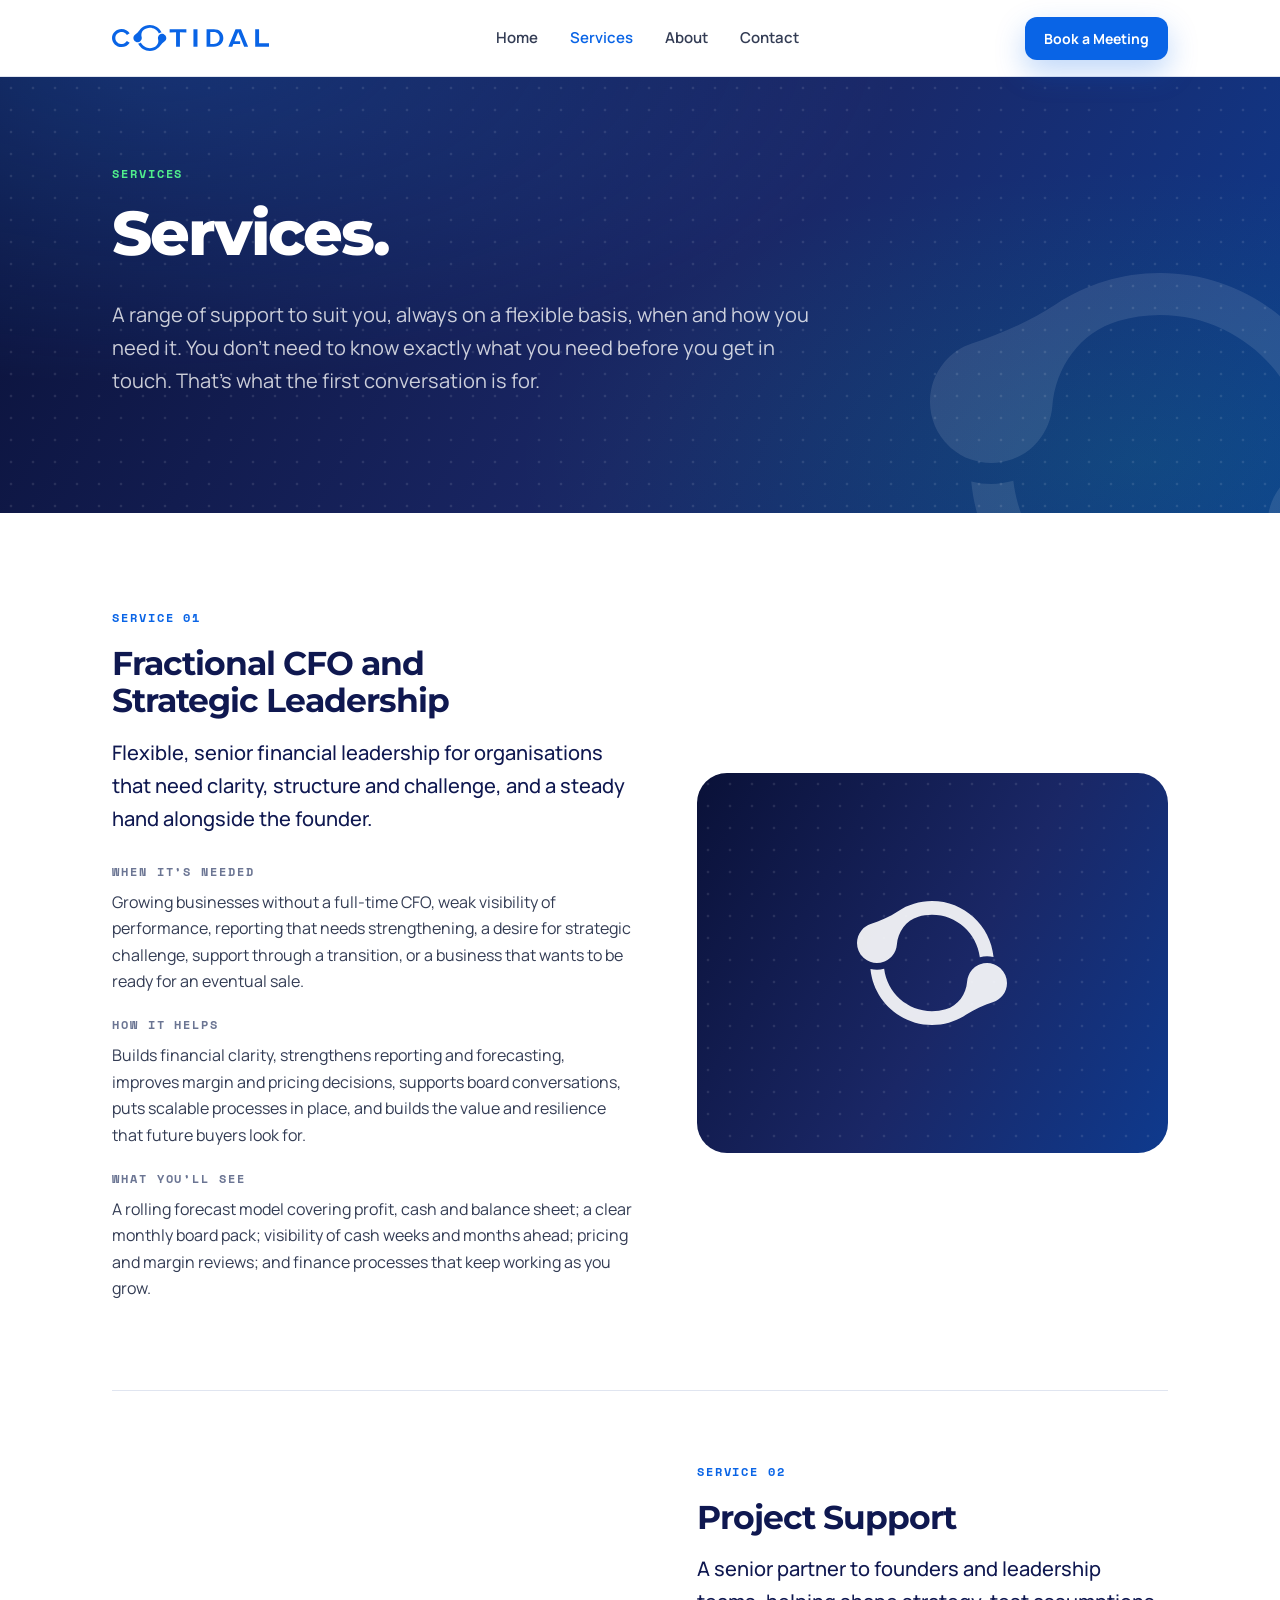
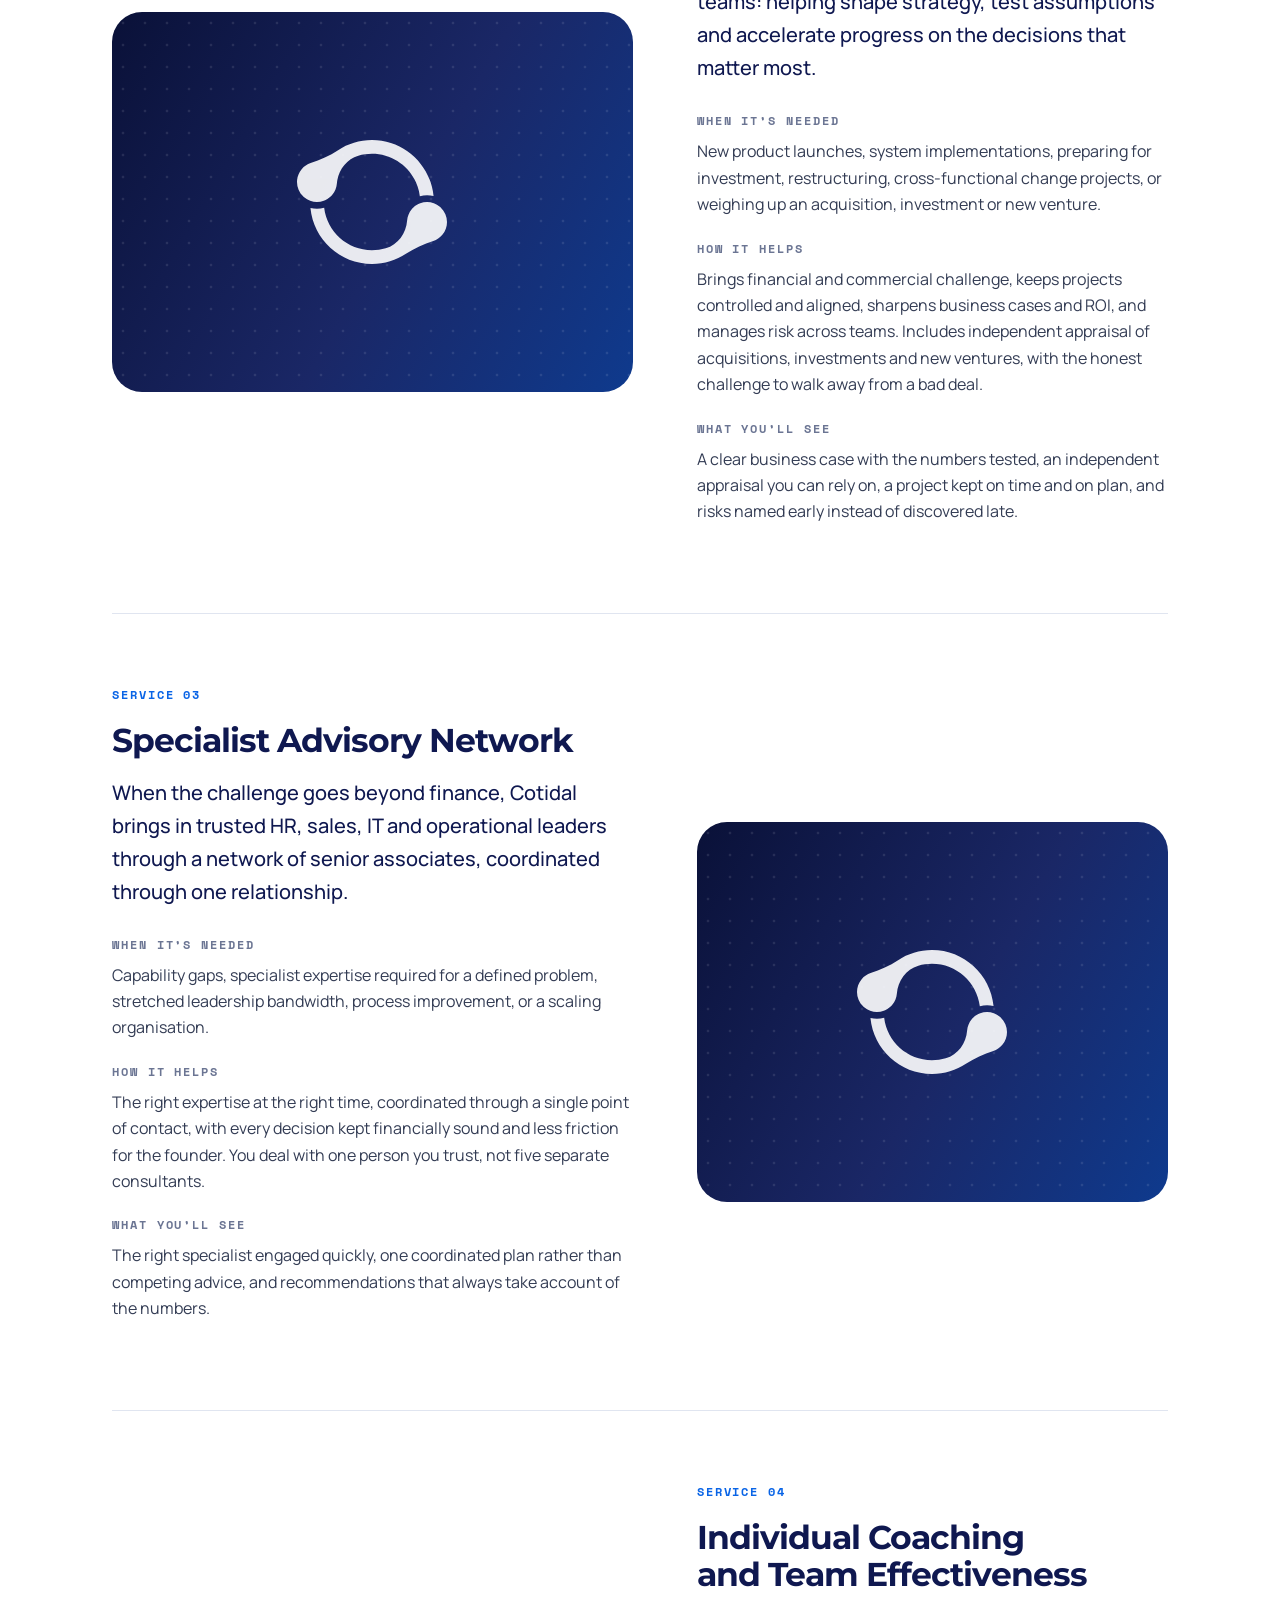
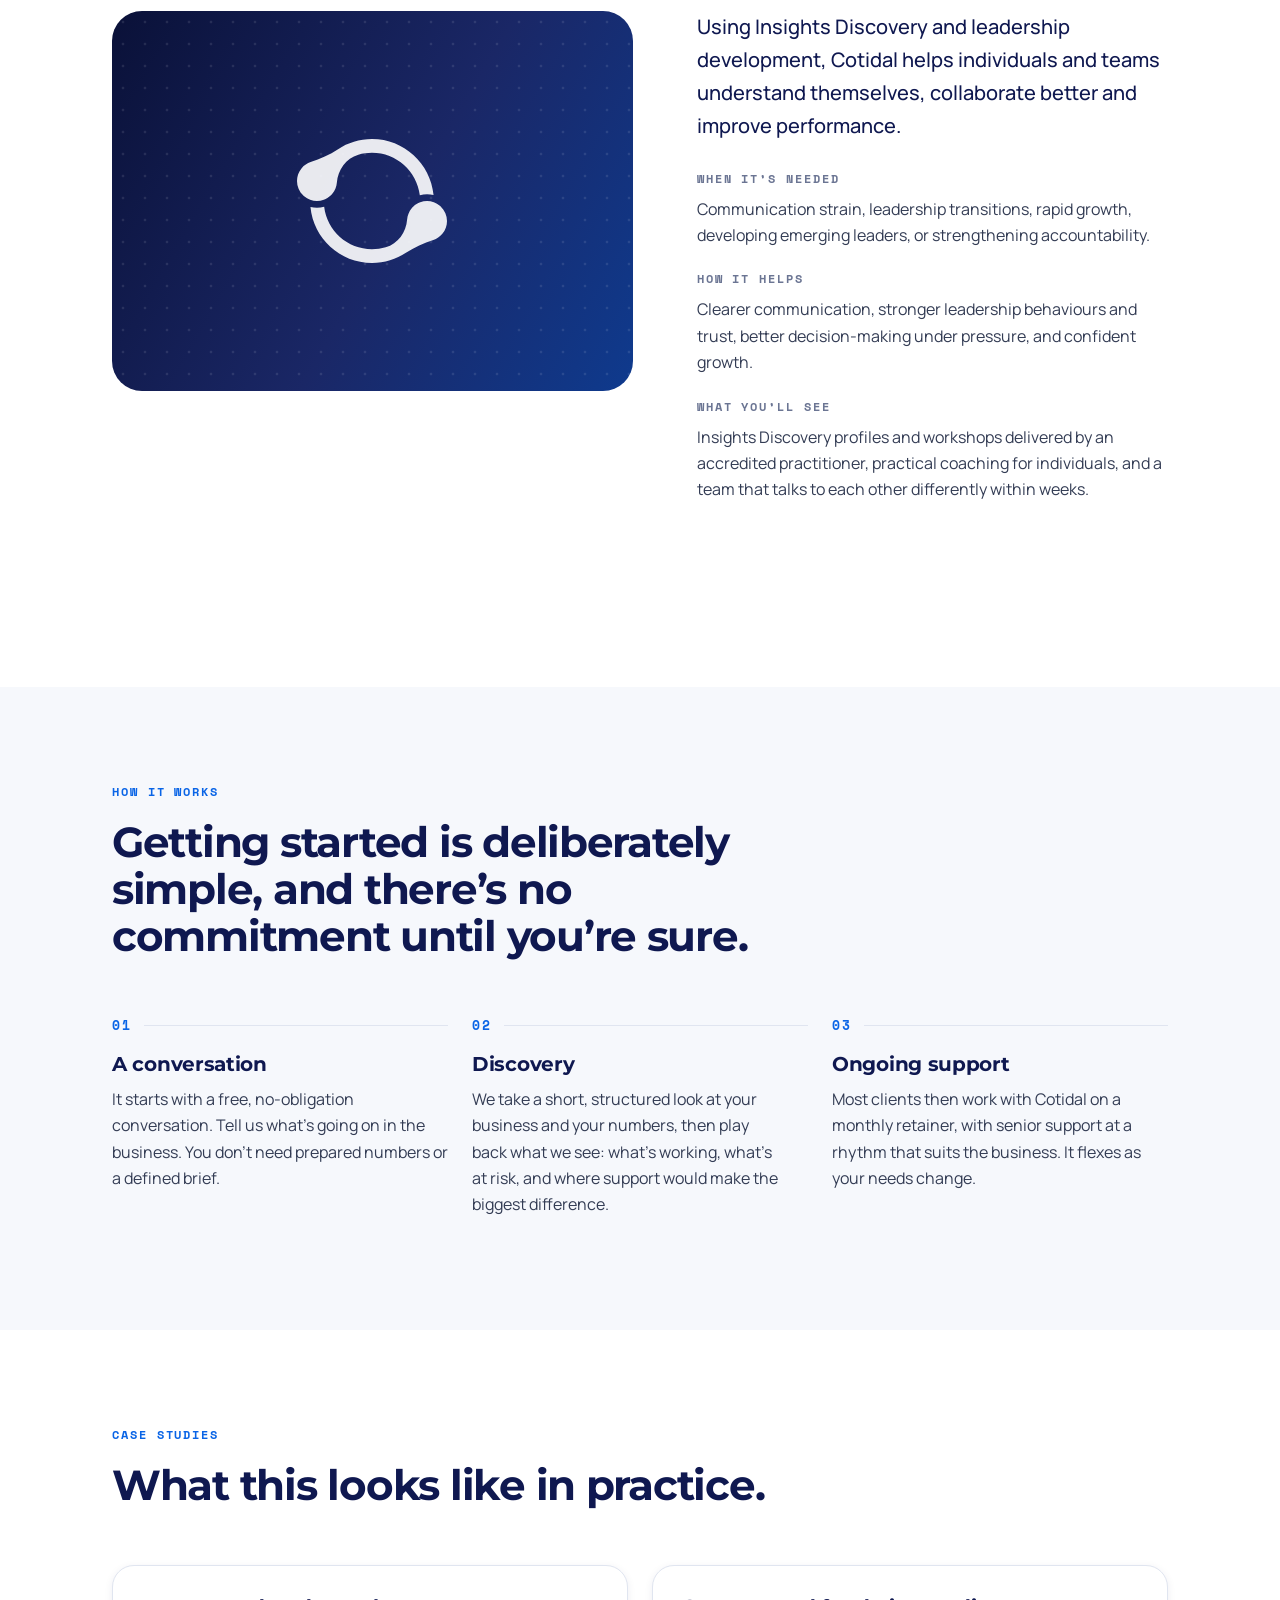
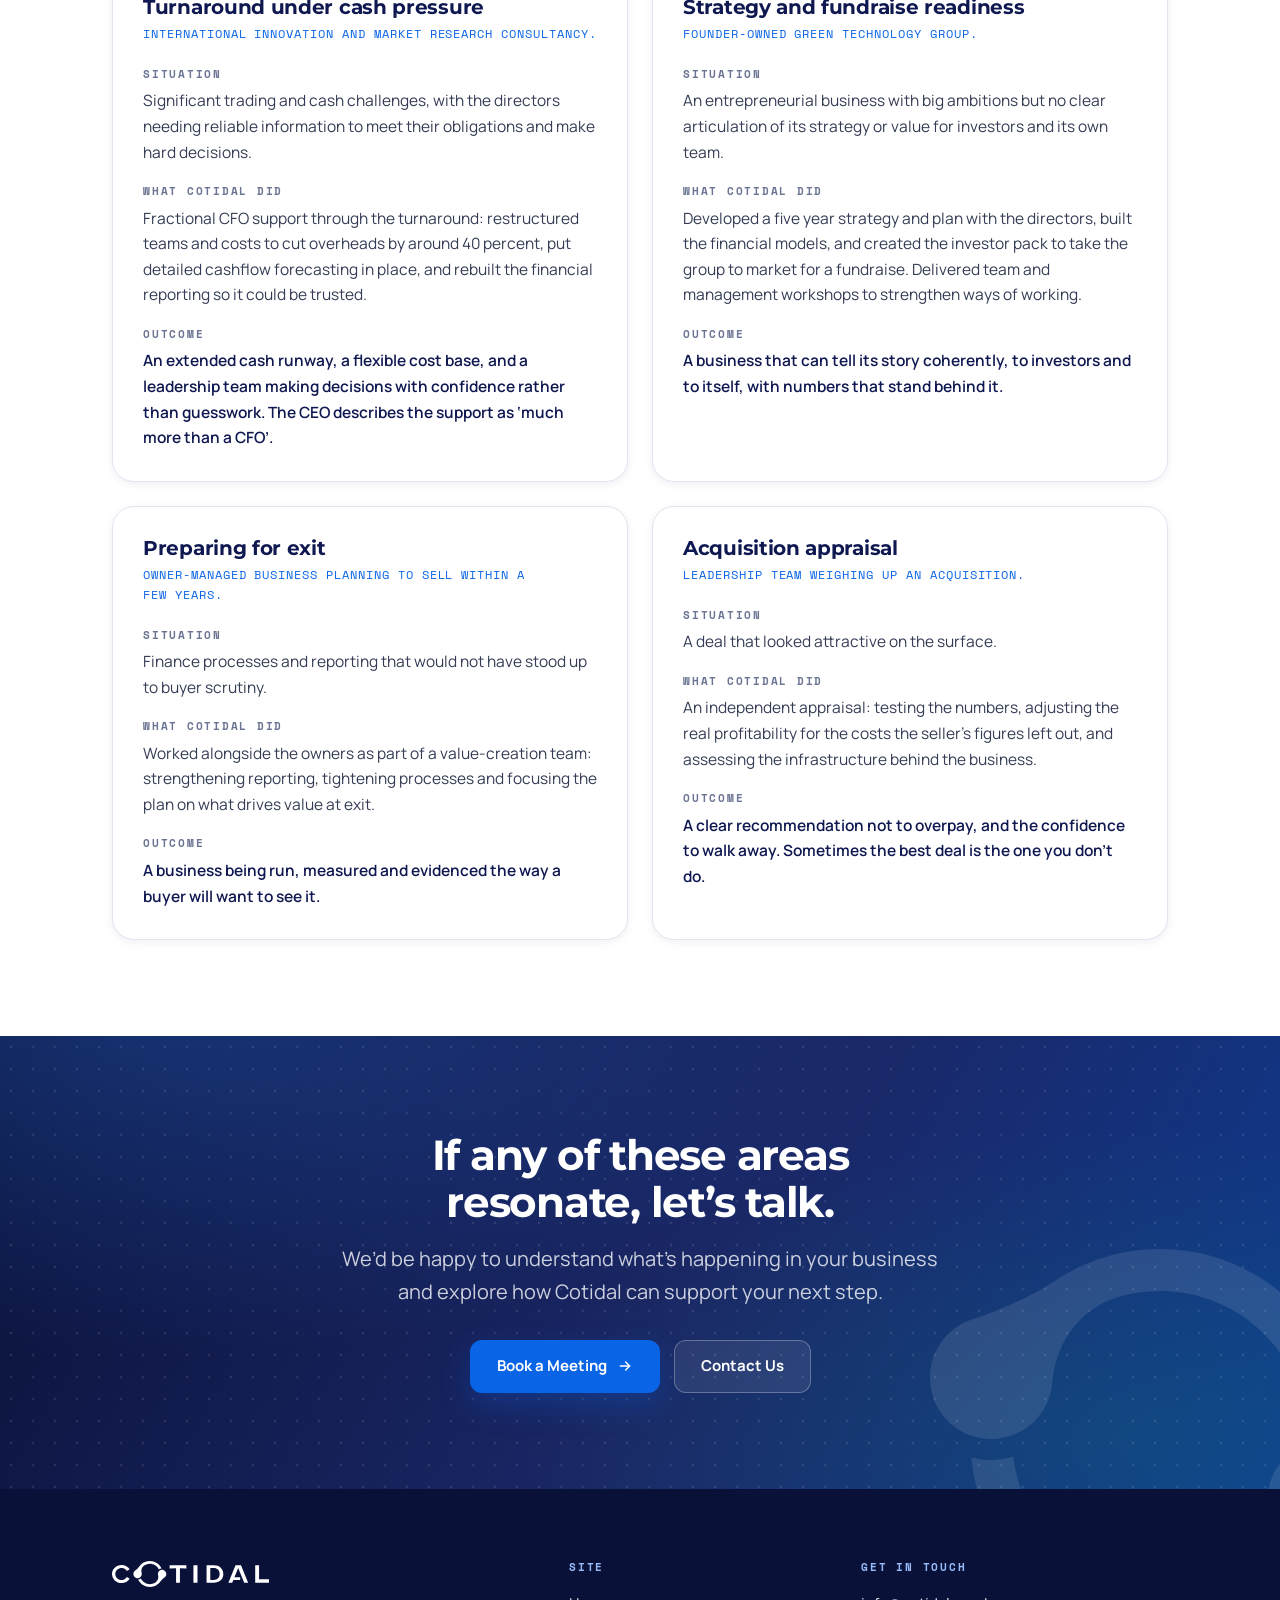
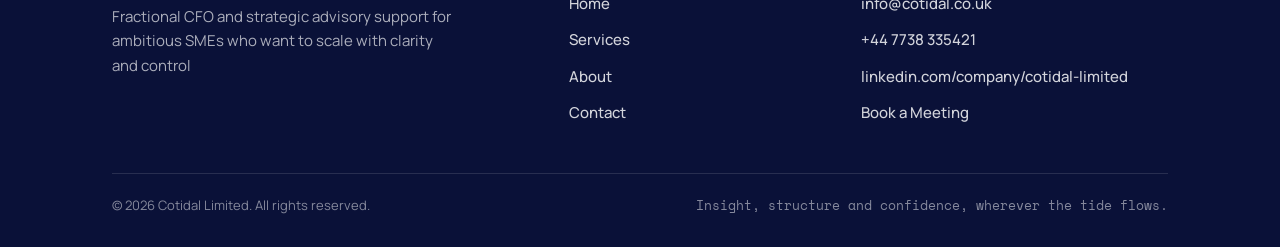
==== services.html @ 0b528269 "Add files via upload Initial site" ====
<!DOCTYPE html>
<html lang="en-GB">
<head>
<meta charset="utf-8">
<meta name="viewport" content="width=device-width, initial-scale=1">
<title>Services | Cotidal</title>
<meta name="description" content="Fractional CFO leadership, project support, a specialist advisory network, and coaching for individuals and teams.">
<link rel="icon" href="assets/favicon.png">
<link rel="stylesheet" href="assets/site.css">
</head>
<body>
<header class="nav">
  <div class="nav-inner">
    <a class="nav-logo" href="index.html" aria-label="Cotidal home"><img src="assets/cotidal-horizontal-main.svg" alt="Cotidal"></a>
    <button class="nav-toggle" id="navToggle" aria-label="Menu" aria-expanded="false"><svg viewBox="0 0 24 24" width="22" height="22" fill="none" stroke="currentColor" stroke-width="2" stroke-linecap="round"><path d="M4 7h16M4 12h16M4 17h16"/></svg></button>
    <nav class="nav-links" id="navLinks" data-open="false">
      <a href="index.html">Home</a>
      <a href="services.html" aria-current="page">Services</a>
      <a href="about.html">About</a>
      <a href="contact.html">Contact</a>
    </nav>
    <a class="btn btn-primary btn-sm" href="https://cal.com/tom-fitzgerald-seh8ar" target="_blank" rel="noopener">Book a Meeting</a>
  </div>
</header>
<main>

<section class="tide" style="padding:88px 0 96px">
  <div class="dots-layer"></div>
  <img class="orbit-mark" src="assets/cotidal-icon-whiteout.svg" alt="">
  <div class="wrap on-navy">
    <p class="eyebrow on-navy">SERVICES</p>
    <h1>Services.</h1>
    <p class="lead" style="max-width:700px;margin-top:20px">A range of support to suit you, always on a flexible basis, when and how you need it. You don&rsquo;t need to know exactly what you need before you get in touch. That&rsquo;s what the first conversation is for.</p>
  </div>
</section>

<section>
  <div class="wrap">
    <article class="svc" id="fractional-cfo">
      <div class="svc-text">
        <p class="eyebrow">SERVICE 01</p>
        <h2 style="font-size:clamp(26px,2.6vw,34px)">Fractional CFO and Strategic Leadership</h2>
        <p class="lead" style="color:var(--text-strong);font-weight:500">Flexible, senior financial leadership for organisations that need clarity, structure and challenge, and a steady hand alongside the founder.</p>
        <dl class="svc-detail">
          <dt>When it&rsquo;s needed</dt><dd>Growing businesses without a full-time CFO, weak visibility of performance, reporting that needs strengthening, a desire for strategic challenge, support through a transition, or a business that wants to be ready for an eventual sale.</dd>
          <dt>How it helps</dt><dd>Builds financial clarity, strengthens reporting and forecasting, improves margin and pricing decisions, supports board conversations, puts scalable processes in place, and builds the value and resilience that future buyers look for.</dd>
          <dt>What you&rsquo;ll see</dt><dd>A rolling forecast model covering profit, cash and balance sheet; a clear monthly board pack; visibility of cash weeks and months ahead; pricing and margin reviews; and finance processes that keep working as you grow.</dd>
        </dl>
      </div>
      <div class="svc-art">
        <div class="dots-layer"></div>
        <img src="assets/cotidal-icon-whiteout.svg" alt="" style="width:150px;opacity:0.9;position:relative">
      </div>
    </article>
    <article class="svc flip" id="project-support">
      <div class="svc-text">
        <p class="eyebrow">SERVICE 02</p>
        <h2 style="font-size:clamp(26px,2.6vw,34px)">Project Support</h2>
        <p class="lead" style="color:var(--text-strong);font-weight:500">A senior partner to founders and leadership teams: helping shape strategy, test assumptions and accelerate progress on the decisions that matter most.</p>
        <dl class="svc-detail">
          <dt>When it&rsquo;s needed</dt><dd>New product launches, system implementations, preparing for investment, restructuring, cross-functional change projects, or weighing up an acquisition, investment or new venture.</dd>
          <dt>How it helps</dt><dd>Brings financial and commercial challenge, keeps projects controlled and aligned, sharpens business cases and ROI, and manages risk across teams. Includes independent appraisal of acquisitions, investments and new ventures, with the honest challenge to walk away from a bad deal.</dd>
          <dt>What you&rsquo;ll see</dt><dd>A clear business case with the numbers tested, an independent appraisal you can rely on, a project kept on time and on plan, and risks named early instead of discovered late.</dd>
        </dl>
      </div>
      <div class="svc-art">
        <div class="dots-layer"></div>
        <img src="assets/cotidal-icon-whiteout.svg" alt="" style="width:150px;opacity:0.9;position:relative">
      </div>
    </article>
    <article class="svc" id="advisory-network">
      <div class="svc-text">
        <p class="eyebrow">SERVICE 03</p>
        <h2 style="font-size:clamp(26px,2.6vw,34px)">Specialist Advisory Network</h2>
        <p class="lead" style="color:var(--text-strong);font-weight:500">When the challenge goes beyond finance, Cotidal brings in trusted HR, sales, IT and operational leaders through a network of senior associates, coordinated through one relationship.</p>
        <dl class="svc-detail">
          <dt>When it&rsquo;s needed</dt><dd>Capability gaps, specialist expertise required for a defined problem, stretched leadership bandwidth, process improvement, or a scaling organisation.</dd>
          <dt>How it helps</dt><dd>The right expertise at the right time, coordinated through a single point of contact, with every decision kept financially sound and less friction for the founder. You deal with one person you trust, not five separate consultants.</dd>
          <dt>What you&rsquo;ll see</dt><dd>The right specialist engaged quickly, one coordinated plan rather than competing advice, and recommendations that always take account of the numbers.</dd>
        </dl>
      </div>
      <div class="svc-art">
        <div class="dots-layer"></div>
        <img src="assets/cotidal-icon-whiteout.svg" alt="" style="width:150px;opacity:0.9;position:relative">
      </div>
    </article>
    <article class="svc flip" id="coaching">
      <div class="svc-text">
        <p class="eyebrow">SERVICE 04</p>
        <h2 style="font-size:clamp(26px,2.6vw,34px)">Individual Coaching and Team Effectiveness</h2>
        <p class="lead" style="color:var(--text-strong);font-weight:500">Using Insights Discovery and leadership development, Cotidal helps individuals and teams understand themselves, collaborate better and improve performance.</p>
        <dl class="svc-detail">
          <dt>When it&rsquo;s needed</dt><dd>Communication strain, leadership transitions, rapid growth, developing emerging leaders, or strengthening accountability.</dd>
          <dt>How it helps</dt><dd>Clearer communication, stronger leadership behaviours and trust, better decision-making under pressure, and confident growth.</dd>
          <dt>What you&rsquo;ll see</dt><dd>Insights Discovery profiles and workshops delivered by an accredited practitioner, practical coaching for individuals, and a team that talks to each other differently within weeks.</dd>
        </dl>
      </div>
      <div class="svc-art">
        <div class="dots-layer"></div>
        <img src="assets/cotidal-icon-whiteout.svg" alt="" style="width:150px;opacity:0.9;position:relative">
      </div>
    </article>
  </div>
</section>

<section class="bg-subtle">
  <div class="wrap">
    <div class="section-head">
      <p class="eyebrow">HOW IT WORKS</p>
      <h2>Getting started is deliberately simple, and there&rsquo;s no commitment until you&rsquo;re sure.</h2>
    </div>
    <div class="grid grid-3">
      <div>
        <div class="step-num">01</div>
        <h3 style="font-size:var(--text-lg)">A conversation</h3>
        <p style="line-height:var(--leading-relaxed)">It starts with a free, no-obligation conversation. Tell us what&rsquo;s going on in the business. You don&rsquo;t need prepared numbers or a defined brief.</p>
      </div>
      <div>
        <div class="step-num">02</div>
        <h3 style="font-size:var(--text-lg)">Discovery</h3>
        <p style="line-height:var(--leading-relaxed)">We take a short, structured look at your business and your numbers, then play back what we see: what&rsquo;s working, what&rsquo;s at risk, and where support would make the biggest difference.</p>
      </div>
      <div>
        <div class="step-num">03</div>
        <h3 style="font-size:var(--text-lg)">Ongoing support</h3>
        <p style="line-height:var(--leading-relaxed)">Most clients then work with Cotidal on a monthly retainer, with senior support at a rhythm that suits the business. It flexes as your needs change.</p>
      </div>
    </div>
  </div>
</section>

<section>
  <div class="wrap">
    <div class="section-head">
      <p class="eyebrow">CASE STUDIES</p>
      <h2>What this looks like in practice.</h2>
    </div>
    <div class="grid grid-2">
      <article class="card case">
        <h3 style="margin-bottom:6px">Turnaround under cash pressure</h3>
        <p style="font-family:var(--font-mono);font-size:12px;letter-spacing:0.08em;text-transform:uppercase;color:var(--primary);margin-bottom:22px">International innovation and market research consultancy.</p>
        <dl style="margin:0">
          <dt>Situation</dt><dd>Significant trading and cash challenges, with the directors needing reliable information to meet their obligations and make hard decisions.</dd>
          <dt>What Cotidal did</dt><dd>Fractional CFO support through the turnaround: restructured teams and costs to cut overheads by around 40 percent, put detailed cashflow forecasting in place, and rebuilt the financial reporting so it could be trusted.</dd>
          <dt>Outcome</dt><dd class="outcome">An extended cash runway, a flexible cost base, and a leadership team making decisions with confidence rather than guesswork. The CEO describes the support as &lsquo;much more than a CFO&rsquo;.</dd>
        </dl>
      </article>
      <article class="card case">
        <h3 style="margin-bottom:6px">Strategy and fundraise readiness</h3>
        <p style="font-family:var(--font-mono);font-size:12px;letter-spacing:0.08em;text-transform:uppercase;color:var(--primary);margin-bottom:22px">Founder-owned green technology group.</p>
        <dl style="margin:0">
          <dt>Situation</dt><dd>An entrepreneurial business with big ambitions but no clear articulation of its strategy or value for investors and its own team.</dd>
          <dt>What Cotidal did</dt><dd>Developed a five year strategy and plan with the directors, built the financial models, and created the investor pack to take the group to market for a fundraise. Delivered team and management workshops to strengthen ways of working.</dd>
          <dt>Outcome</dt><dd class="outcome">A business that can tell its story coherently, to investors and to itself, with numbers that stand behind it.</dd>
        </dl>
      </article>
      <article class="card case">
        <h3 style="margin-bottom:6px">Preparing for exit</h3>
        <p style="font-family:var(--font-mono);font-size:12px;letter-spacing:0.08em;text-transform:uppercase;color:var(--primary);margin-bottom:22px">Owner-managed business planning to sell within a few years.</p>
        <dl style="margin:0">
          <dt>Situation</dt><dd>Finance processes and reporting that would not have stood up to buyer scrutiny.</dd>
          <dt>What Cotidal did</dt><dd>Worked alongside the owners as part of a value-creation team: strengthening reporting, tightening processes and focusing the plan on what drives value at exit.</dd>
          <dt>Outcome</dt><dd class="outcome">A business being run, measured and evidenced the way a buyer will want to see it.</dd>
        </dl>
      </article>
      <article class="card case">
        <h3 style="margin-bottom:6px">Acquisition appraisal</h3>
        <p style="font-family:var(--font-mono);font-size:12px;letter-spacing:0.08em;text-transform:uppercase;color:var(--primary);margin-bottom:22px">Leadership team weighing up an acquisition.</p>
        <dl style="margin:0">
          <dt>Situation</dt><dd>A deal that looked attractive on the surface.</dd>
          <dt>What Cotidal did</dt><dd>An independent appraisal: testing the numbers, adjusting the real profitability for the costs the seller&rsquo;s figures left out, and assessing the infrastructure behind the business.</dd>
          <dt>Outcome</dt><dd class="outcome">A clear recommendation not to overpay, and the confidence to walk away. Sometimes the best deal is the one you don&rsquo;t do.</dd>
        </dl>
      </article>
    </div>
  </div>
</section>

<section class="tide">
  <div class="dots-layer"></div>
  <img class="orbit-mark" src="assets/cotidal-icon-whiteout.svg" alt="">
  <div class="wrap on-navy" style="text-align:center;max-width:820px">
    <h2 style="margin-bottom:16px">If any of these areas resonate, let&rsquo;s talk.</h2>
    <p class="lead" style="margin:0 auto 32px;max-width:620px">We&rsquo;d be happy to understand what&rsquo;s happening in your business and explore how Cotidal can support your next step.</p>
    <div class="btn-row" style="justify-content:center"><a class="btn btn-primary" href="https://cal.com/tom-fitzgerald-seh8ar" target="_blank" rel="noopener">Book a Meeting <svg viewBox="0 0 24 24" width="16" height="16" fill="none" stroke="currentColor" stroke-width="2.2" stroke-linecap="round" stroke-linejoin="round"><path d="M5 12h13M13 6l6 6-6 6"/></svg></a><a class="btn btn-ghost-inverse" href="contact.html">Contact Us</a></div>
  </div>
</section>

</main>
<footer class="footer">
  <div class="wrap">
    <div class="footer-grid">
      <div>
        <img class="logo" src="assets/cotidal-horizontal-whiteout.svg" alt="Cotidal">
        <p style="margin-top:18px">Fractional CFO and strategic advisory support for ambitious SMEs who want to scale with clarity and control</p>
      </div>
      <div>
        <h4>Site</h4>
        <ul>
          <li><a href="index.html">Home</a></li>
          <li><a href="services.html">Services</a></li>
          <li><a href="about.html">About</a></li>
          <li><a href="contact.html">Contact</a></li>
        </ul>
      </div>
      <div>
        <h4>Get in touch</h4>
        <ul>
          <li><a href="mailto:info@cotidal.co.uk">info@cotidal.co.uk</a></li>
          <li><a href="tel:+447738335421">+44 7738 335421</a></li>
          <li><a href="https://www.linkedin.com/company/cotidal-limited" target="_blank" rel="noopener">linkedin.com/company/cotidal-limited</a></li>
          <li><a href="https://cal.com/tom-fitzgerald-seh8ar" target="_blank" rel="noopener">Book a Meeting</a></li>
        </ul>
      </div>
    </div>
    <div class="footer-base">
      <span>&copy; 2026 Cotidal Limited. All rights reserved.</span>
      <span class="mono">Insight, structure and confidence, wherever the tide flows.</span>
    </div>
  </div>
</footer>
<script src="assets/site.js"></script>
</body>
</html>
---- assets/site.css ----
/* Cotidal marketing site — built on the Cotidal Design System tokens */
@import url('./tokens/fonts.css');
@import url('./tokens/colors.css');
@import url('./tokens/typography.css');
@import url('./tokens/spacing.css');
@import url('./tokens/base.css');

html { scroll-behavior: smooth; scroll-padding-top: 96px; }
body { background: var(--color-bg); }
img { max-width: 100%; display: block; }

.wrap { max-width: var(--container-lg); margin: 0 auto; padding: 0 32px; }
.wrap-md { max-width: var(--container-md); margin: 0 auto; padding: 0 32px; }

section { padding: 96px 0; }
section.tight { padding: 72px 0; }
.bg-subtle { background: var(--color-bg-subtle); }
.bg-muted { background: var(--surface-muted); }

/* ---------- Type ---------- */
.eyebrow {
  font-family: var(--font-mono);
  font-size: var(--text-xs);
  font-weight: 700;
  letter-spacing: var(--tracking-eyebrow);
  text-transform: uppercase;
  color: var(--primary);
  margin: 0 0 18px;
}
.eyebrow.on-navy { color: var(--green-400); }
h1 { font-size: clamp(38px, 5.2vw, 62px); letter-spacing: var(--tracking-tighter); line-height: 1.06; }
h2 { font-size: clamp(30px, 3.4vw, 42px); letter-spacing: var(--tracking-tighter); }
h3 { font-size: var(--text-xl); }
.lead { font-size: var(--text-lg); line-height: var(--leading-relaxed); color: var(--text-body); }
.muted { color: var(--text-muted); }
.on-navy { color: var(--text-inverse); }
.on-navy h1, .on-navy h2, .on-navy h3 { color: var(--text-inverse); }
.on-navy p { color: rgba(255,255,255,0.78); }
.section-head { max-width: 720px; margin-bottom: 56px; }

/* ---------- Buttons ---------- */
.btn {
  display: inline-flex; align-items: center; justify-content: center; gap: 10px;
  font-family: var(--font-sans); font-size: 15px; font-weight: 700;
  padding: 14px 26px; border-radius: var(--radius-md);
  border: 1px solid transparent; cursor: pointer; text-decoration: none;
  transition: background var(--dur-base) var(--ease-out),
              color var(--dur-base) var(--ease-out),
              box-shadow var(--dur-base) var(--ease-out),
              transform var(--dur-base) var(--ease-out);
}
.btn:hover { text-decoration: none; }
.btn-primary { background: var(--primary); color: #fff; box-shadow: var(--shadow-brand); }
.btn-primary:hover { background: var(--primary-hover); transform: translateY(-1px); }
.btn-primary:active { background: var(--primary-press); transform: translateY(0); box-shadow: var(--shadow-sm); }
.btn-outline { background: transparent; color: var(--primary); border-color: var(--border-strong); }
.btn-outline:hover { background: var(--primary-soft); border-color: var(--border-brand); }
.btn-ghost-inverse { background: rgba(255,255,255,0.08); color: #fff; border-color: rgba(255,255,255,0.28); }
.btn-ghost-inverse:hover { background: rgba(255,255,255,0.16); }
.btn-sm { padding: 10px 18px; font-size: 14px; }
.btn-row { display: flex; flex-wrap: wrap; gap: 14px; }

.textlink { color: var(--primary); font-weight: 700; font-size: 15px; display: inline-flex; align-items: center; gap: 7px; }
.textlink svg { transition: transform var(--dur-base) var(--ease-out); }
.textlink:hover { text-decoration: none; }
.textlink:hover svg { transform: translateX(3px); }

/* ---------- Navy surfaces ---------- */
.tide {
  position: relative; overflow: hidden;
  background: var(--gradient-tide); color: var(--text-inverse);
}
.tide::before {
  content: ""; position: absolute; inset: -40% -10% auto -30%; height: 160%;
  background:
    radial-gradient(60% 70% at 30% 20%, rgba(45,123,240,0.30), transparent 70%),
    radial-gradient(50% 60% at 85% 80%, rgba(23,232,105,0.10), transparent 70%);
  pointer-events: none;
}
.tide > * { position: relative; z-index: 1; }
.dots-layer {
  position: absolute; inset: 0; color: #fff; pointer-events: none;
  background-image: radial-gradient(currentColor 1.5px, transparent 1.6px);
  background-size: 22px 22px; opacity: 0.10;
}
.orbit-mark {
  position: absolute; pointer-events: none; opacity: 0.10;
  right: -110px; bottom: -140px; width: 460px;
}

/* ---------- Nav ---------- */
.nav {
  position: sticky; top: 0; z-index: 60;
  background: rgba(255,255,255,0.86);
  backdrop-filter: blur(14px); -webkit-backdrop-filter: blur(14px);
  border-bottom: 1px solid var(--border);
}
.nav-inner {
  max-width: var(--container-lg); margin: 0 auto; padding: 0 32px;
  height: 76px; display: flex; align-items: center; justify-content: space-between; gap: 24px;
}
.nav-logo img { height: 26px; width: auto; }
.nav-links { display: flex; align-items: center; gap: 32px; }
.nav-links a {
  color: var(--text-body); font-weight: 600; font-size: 15px; text-decoration: none;
  transition: color var(--dur-base) var(--ease-out);
}
.nav-links a:hover { color: var(--primary); text-decoration: none; }
.nav-links a[aria-current="page"] { color: var(--primary); }
.nav-toggle {
  display: none; background: none; border: 1px solid var(--border-strong);
  border-radius: var(--radius-sm); padding: 8px; cursor: pointer; color: var(--text-strong);
}

/* ---------- Cards ---------- */
.card {
  background: var(--surface-card); border: 1px solid var(--border);
  border-radius: var(--radius-xl); padding: 30px;
  box-shadow: var(--shadow-sm);
  transition: box-shadow var(--dur-base) var(--ease-out), transform var(--dur-base) var(--ease-out);
}
.card-hover:hover { box-shadow: var(--shadow-lg); transform: translateY(-3px); }
.card h3 { margin-bottom: 10px; font-size: var(--text-lg); }
.card p { color: var(--text-body); font-size: 15.5px; line-height: var(--leading-relaxed); }
.card p:last-child { margin-bottom: 0; }
.card-navy {
  background: rgba(255,255,255,0.06); border: 1px solid var(--border-inverse);
  box-shadow: none; color: var(--text-inverse);
}

.icon-badge {
  width: 46px; height: 46px; border-radius: var(--radius-md);
  background: var(--primary-soft); color: var(--primary);
  display: flex; align-items: center; justify-content: center; margin-bottom: 20px;
}

.grid { display: grid; gap: 24px; }
.grid-2 { grid-template-columns: repeat(2, 1fr); }
.grid-3 { grid-template-columns: repeat(3, 1fr); }
.grid-4 { grid-template-columns: repeat(4, 1fr); }

/* ---------- Service detail blocks ---------- */
.svc {
  display: grid; grid-template-columns: 1.05fr 0.95fr;
  gap: 64px; align-items: center; padding: 72px 0;
  border-top: 1px solid var(--border);
}
.svc:first-of-type { border-top: 0; padding-top: 0; }
.svc.flip .svc-text { order: 2; }
.svc-detail { margin-top: 28px; }
.svc-detail dt {
  font-family: var(--font-mono); font-size: var(--text-xs); font-weight: 700;
  letter-spacing: var(--tracking-eyebrow); text-transform: uppercase;
  color: var(--text-muted); margin-bottom: 8px;
}
.svc-detail dd { margin: 0 0 22px; color: var(--text-body); line-height: var(--leading-relaxed); }
.svc-detail dd:last-child { margin-bottom: 0; }

.svc-art {
  position: relative; border-radius: var(--radius-2xl); overflow: hidden;
  min-height: 380px; background: var(--gradient-tide);
  display: flex; align-items: center; justify-content: center;
}

/* ---------- Steps ---------- */
.step-num {
  font-family: var(--font-mono); font-size: 13px; font-weight: 700;
  letter-spacing: var(--tracking-eyebrow); color: var(--primary);
  display: flex; align-items: center; gap: 12px; margin-bottom: 18px;
}
.step-num::after { content: ""; flex: 1; height: 1px; background: var(--border); }

/* ---------- Quote ---------- */
.quote {
  font-family: var(--font-display); font-weight: 600;
  font-size: clamp(24px, 3vw, 34px); line-height: 1.32;
  letter-spacing: var(--tracking-tight); color: var(--text-inverse);
  margin: 0 0 28px; text-wrap: pretty;
}
.logo-row {
  display: flex; flex-wrap: wrap; align-items: center; gap: 14px;
}
.logo-mark {
  font-family: var(--font-display); font-weight: 700; font-size: 15px;
  letter-spacing: 0.06em; text-transform: uppercase;
  color: rgba(255,255,255,0.62);
  border: 1px solid rgba(255,255,255,0.16); border-radius: var(--radius-md);
  padding: 14px 22px; background: rgba(255,255,255,0.04);
}

/* ---------- Case studies ---------- */
.case dt {
  font-family: var(--font-mono); font-size: 11px; font-weight: 700;
  letter-spacing: var(--tracking-eyebrow); text-transform: uppercase;
  color: var(--text-muted); margin-bottom: 6px;
}
.case dd { margin: 0 0 18px; font-size: 15.5px; line-height: var(--leading-relaxed); }
.case dd:last-child { margin-bottom: 0; }
.case .outcome { color: var(--text-strong); font-weight: 600; }

/* ---------- Forms ---------- */
.field { display: flex; flex-direction: column; gap: 8px; }
.field label { font-size: 14px; font-weight: 700; color: var(--text-strong); }
.field input, .field textarea {
  font-family: var(--font-sans); font-size: 15px; color: var(--text-strong);
  background: #fff; border: 1px solid var(--border-strong);
  border-radius: var(--radius-md); padding: 13px 15px; width: 100%;
  transition: border-color var(--dur-base) var(--ease-out), box-shadow var(--dur-base) var(--ease-out);
}
.field input:focus, .field textarea:focus {
  outline: none; border-color: var(--primary); box-shadow: var(--shadow-focus);
}
.field textarea { resize: vertical; min-height: 150px; }

.contact-list { list-style: none; margin: 0; padding: 0; display: flex; flex-direction: column; gap: 4px; }
.contact-list li { display: flex; gap: 16px; align-items: flex-start; padding: 18px 0; border-bottom: 1px solid var(--border); }
.contact-list .label { font-family: var(--font-mono); font-size: 11px; font-weight: 700; letter-spacing: var(--tracking-eyebrow); text-transform: uppercase; color: var(--text-muted); margin-bottom: 4px; }
.contact-list a, .contact-list span.val { font-size: 16px; font-weight: 600; color: var(--text-strong); }
.contact-list a:hover { color: var(--primary); text-decoration: none; }

/* ---------- Footer ---------- */
.footer { background: var(--navy-900); color: var(--text-inverse); padding: 72px 0 32px; }
.footer-grid { display: grid; grid-template-columns: 1.7fr 1fr 1.3fr; gap: 56px; }
.footer img.logo { height: 26px; width: auto; }
.footer p { color: rgba(255,255,255,0.66); font-size: 15px; line-height: var(--leading-relaxed); max-width: 340px; }
.footer h4 {
  font-family: var(--font-mono); font-size: 11px; font-weight: 700;
  letter-spacing: var(--tracking-eyebrow); text-transform: uppercase;
  color: var(--blue-300); margin: 0 0 18px;
}
.footer ul { list-style: none; margin: 0; padding: 0; display: flex; flex-direction: column; gap: 12px; }
.footer a { color: rgba(255,255,255,0.82); font-size: 15px; font-weight: 500; text-decoration: none; }
.footer a:hover { color: #fff; text-decoration: none; }
.footer-base {
  margin-top: 48px; padding-top: 22px; border-top: 1px solid rgba(255,255,255,0.12);
  display: flex; flex-wrap: wrap; gap: 12px; justify-content: space-between;
  color: rgba(255,255,255,0.5); font-size: 13px;
}
.footer-base .mono { font-family: var(--font-mono); }

/* ---------- Responsive ---------- */
@media (max-width: 960px) {
  section { padding: 72px 0; }
  .wrap, .wrap-md, .nav-inner { padding: 0 22px; }
  .grid-4 { grid-template-columns: repeat(2, 1fr); }
  .grid-3 { grid-template-columns: repeat(2, 1fr); }
  .svc { grid-template-columns: 1fr; gap: 32px; padding: 56px 0; }
  .svc.flip .svc-text { order: 0; }
  .svc-art { min-height: 240px; }
  .footer-grid { grid-template-columns: 1fr 1fr; gap: 36px; }
}
@media (max-width: 700px) {
  section { padding: 60px 0; }
  .grid-4, .grid-3, .grid-2 { grid-template-columns: 1fr; }
  .nav-links {
    position: absolute; top: 76px; left: 0; right: 0;
    flex-direction: column; align-items: flex-start; gap: 0;
    background: #fff; border-bottom: 1px solid var(--border);
    padding: 8px 22px 18px; box-shadow: var(--shadow-md);
  }
  .nav-links a { padding: 14px 0; width: 100%; border-bottom: 1px solid var(--border); }
  .nav-links[data-open="false"] { display: none; }
  .nav-toggle { display: flex; }
  .nav .btn { display: none; }
  .footer-grid { grid-template-columns: 1fr; }
  .orbit-mark { width: 300px; right: -80px; bottom: -100px; }
}
@media (prefers-reduced-motion: reduce) {
  * { animation: none !important; transition: none !important; }
  html { scroll-behavior: auto; }
}
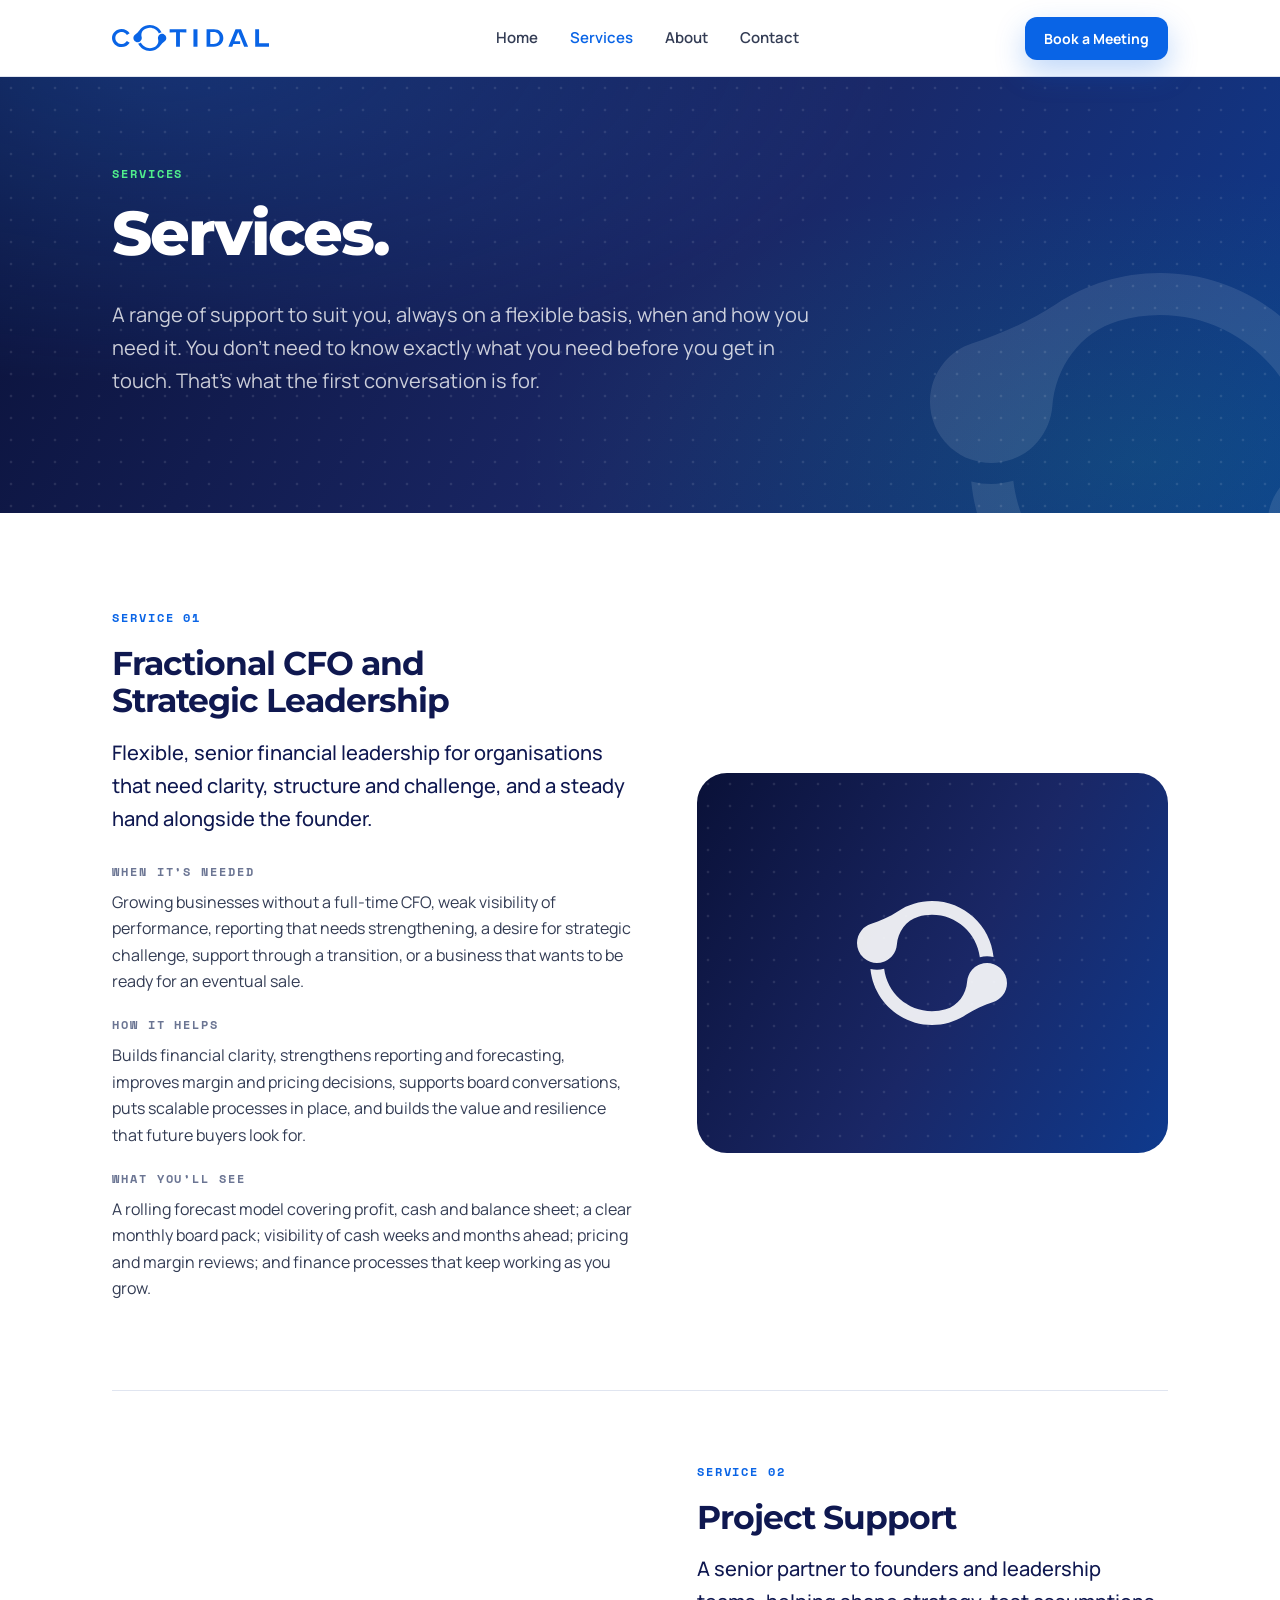
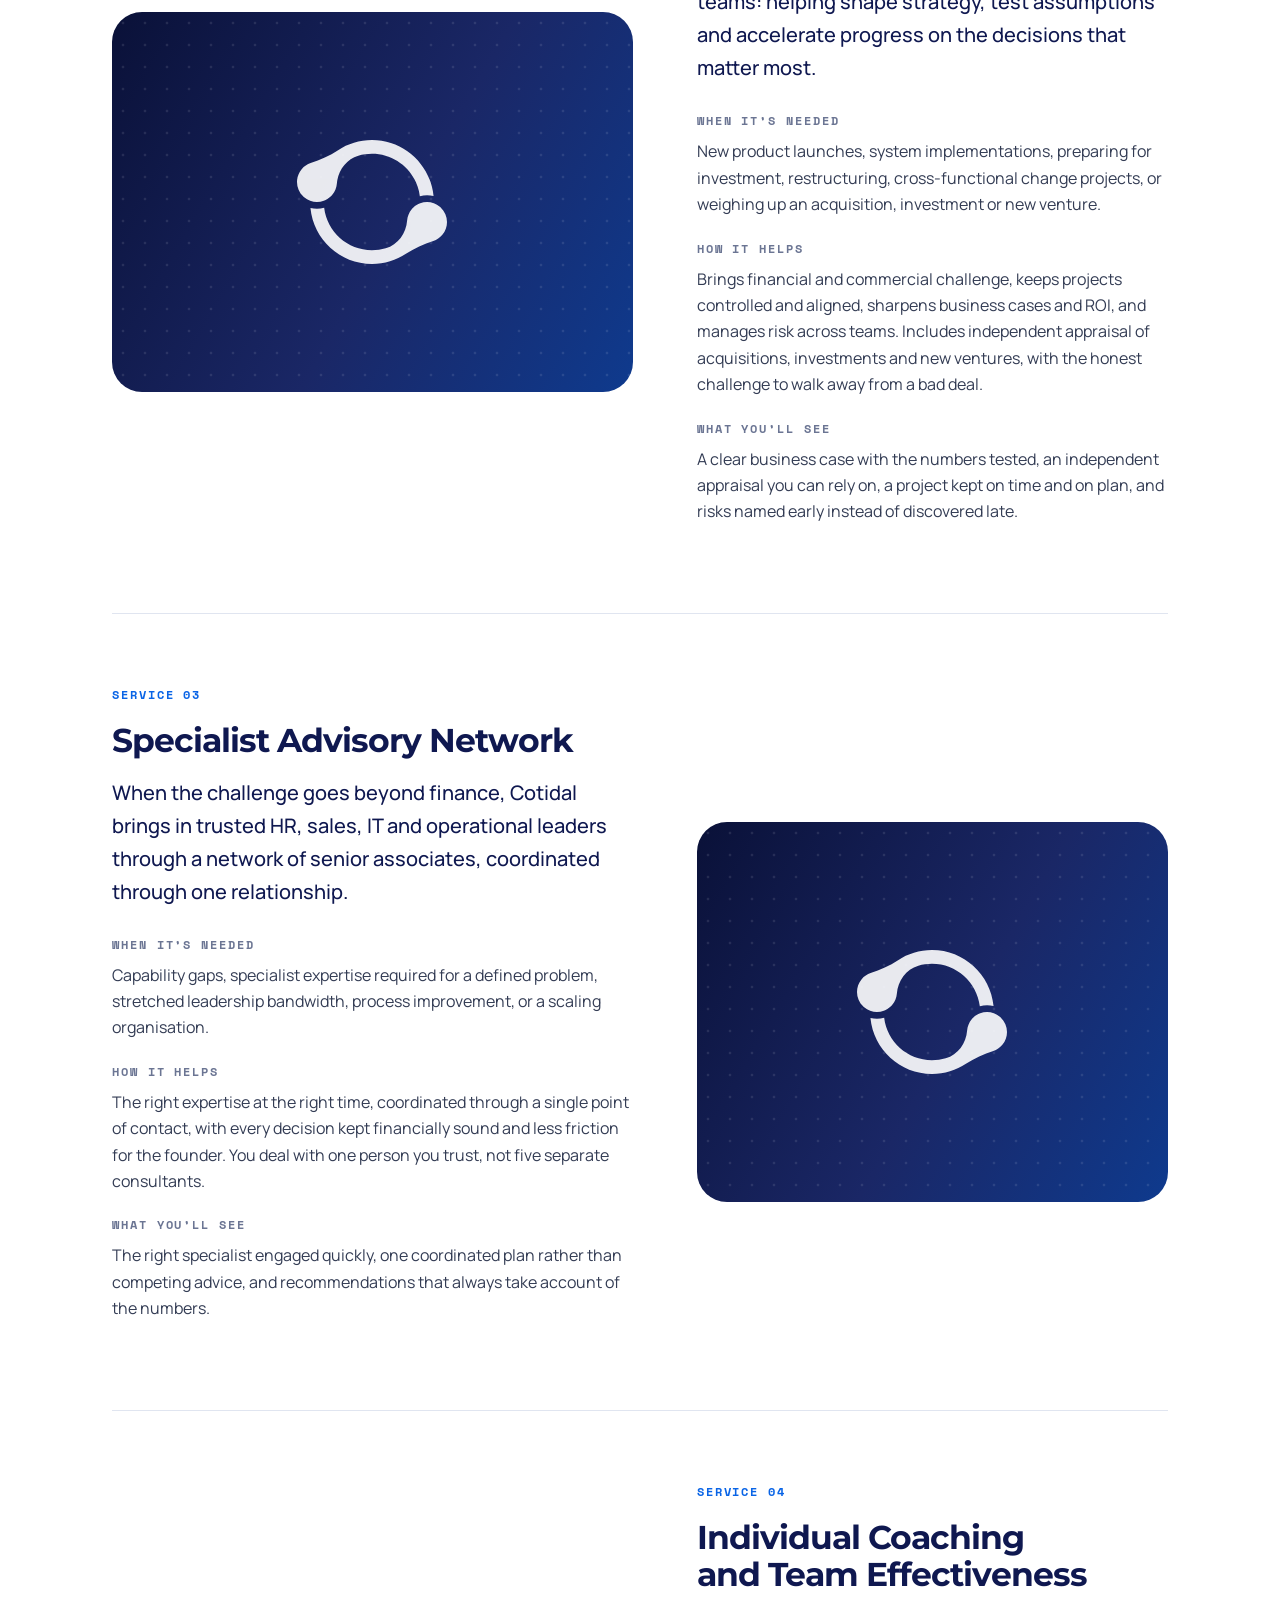
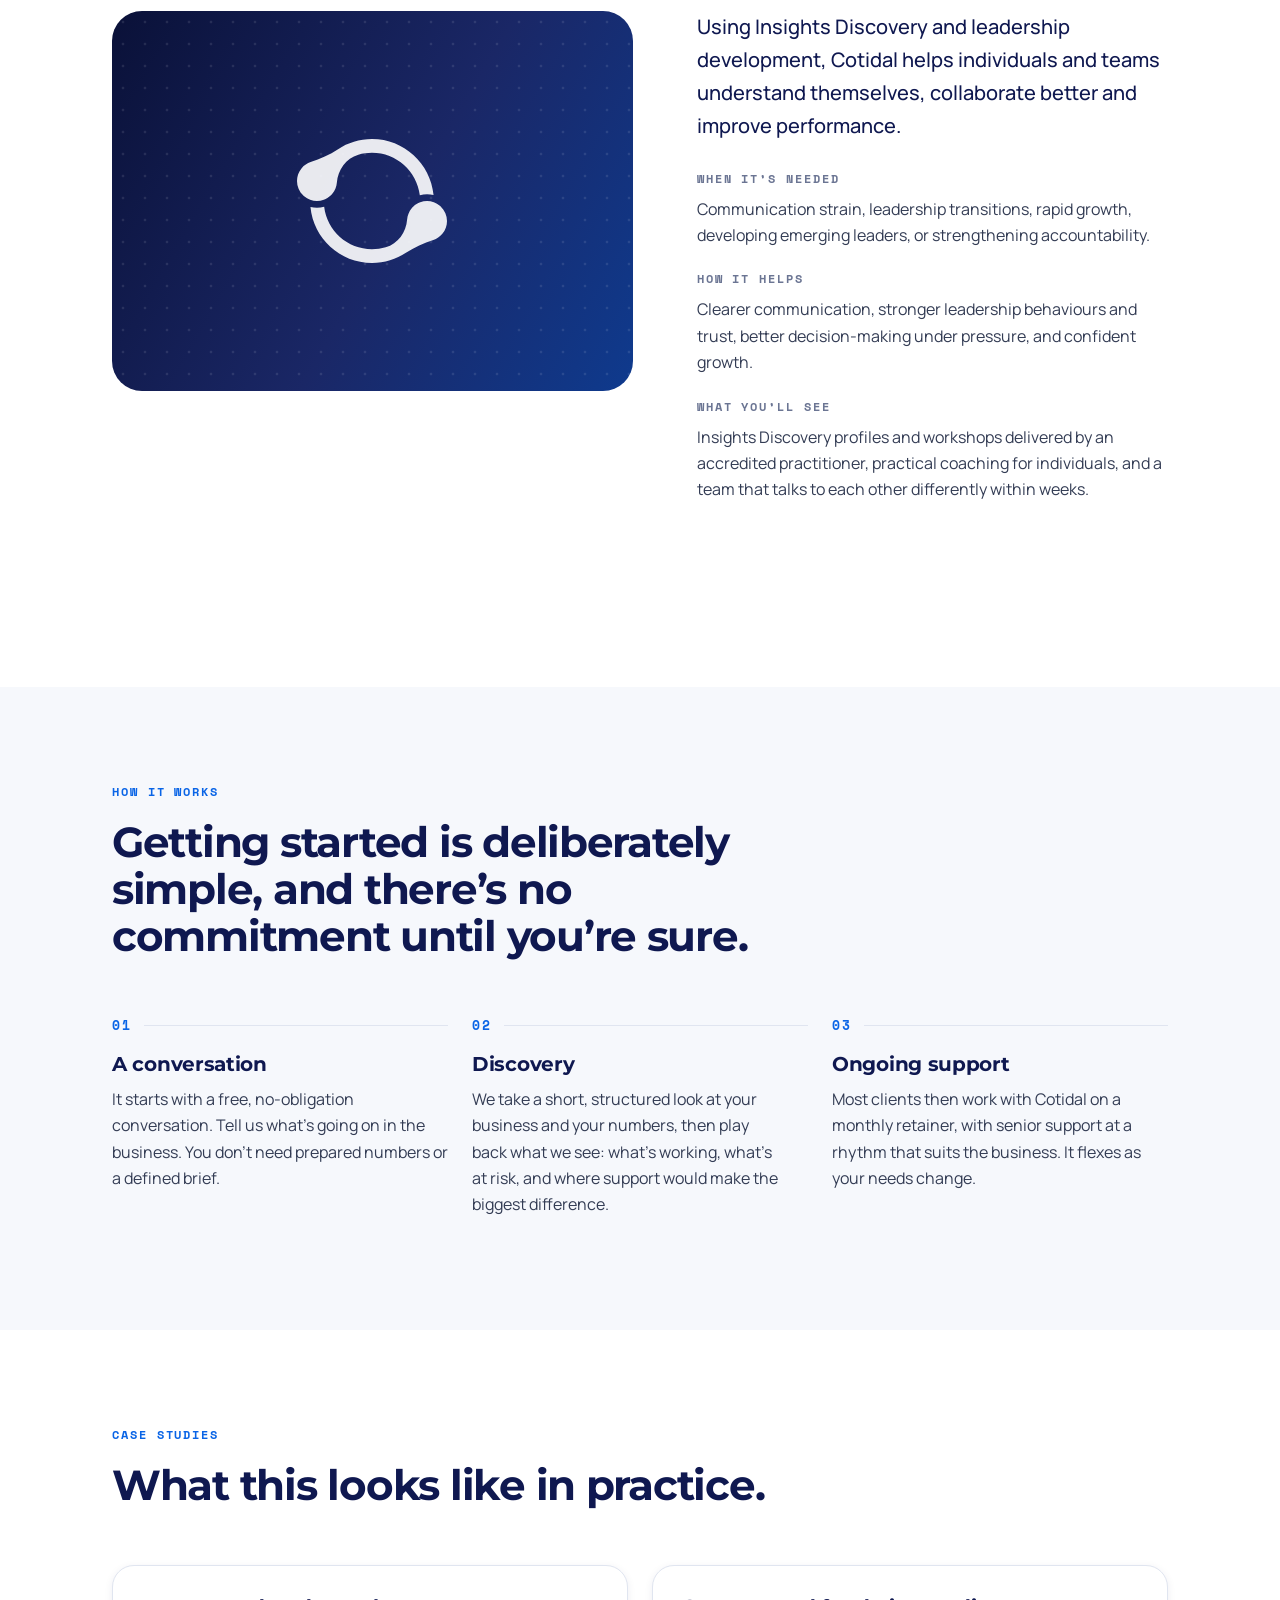
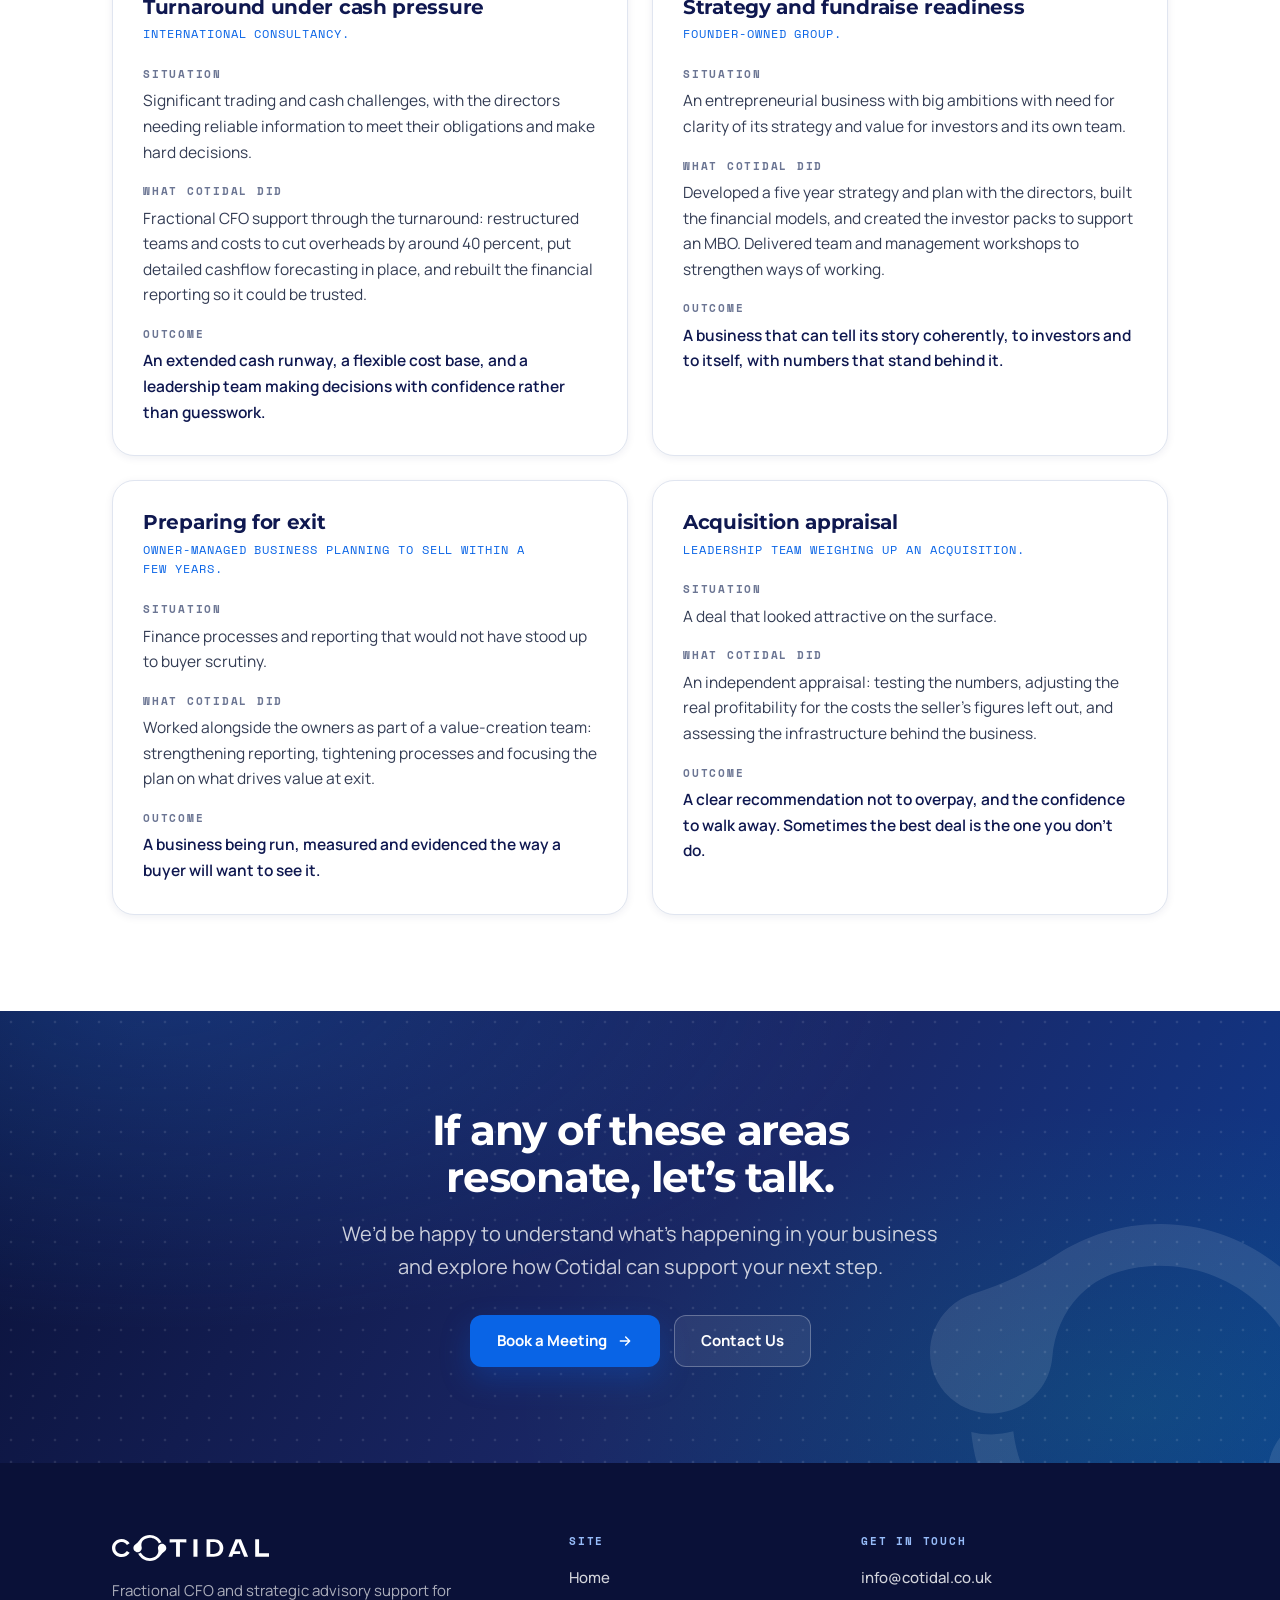
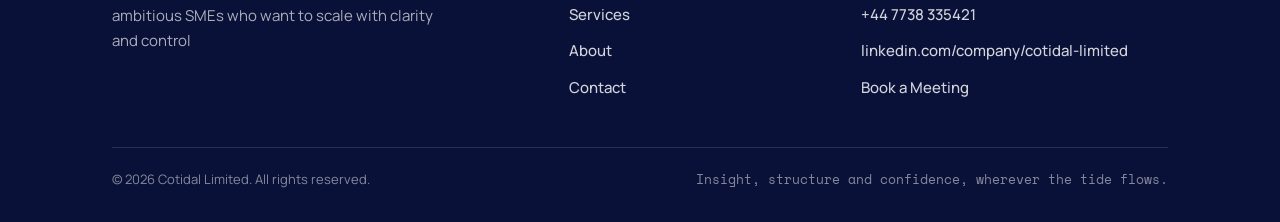
==== commit 499b2df3: "Update services.html" ====
--- a/services.html
+++ b/services.html
@@ -138,19 +138,19 @@
     <div class="grid grid-2">
       <article class="card case">
         <h3 style="margin-bottom:6px">Turnaround under cash pressure</h3>
-        <p style="font-family:var(--font-mono);font-size:12px;letter-spacing:0.08em;text-transform:uppercase;color:var(--primary);margin-bottom:22px">International innovation and market research consultancy.</p>
+        <p style="font-family:var(--font-mono);font-size:12px;letter-spacing:0.08em;text-transform:uppercase;color:var(--primary);margin-bottom:22px">International consultancy.</p>
         <dl style="margin:0">
           <dt>Situation</dt><dd>Significant trading and cash challenges, with the directors needing reliable information to meet their obligations and make hard decisions.</dd>
           <dt>What Cotidal did</dt><dd>Fractional CFO support through the turnaround: restructured teams and costs to cut overheads by around 40 percent, put detailed cashflow forecasting in place, and rebuilt the financial reporting so it could be trusted.</dd>
-          <dt>Outcome</dt><dd class="outcome">An extended cash runway, a flexible cost base, and a leadership team making decisions with confidence rather than guesswork. The CEO describes the support as &lsquo;much more than a CFO&rsquo;.</dd>
+          <dt>Outcome</dt><dd class="outcome">An extended cash runway, a flexible cost base, and a leadership team making decisions with confidence rather than guesswork.</dd>
         </dl>
       </article>
       <article class="card case">
         <h3 style="margin-bottom:6px">Strategy and fundraise readiness</h3>
-        <p style="font-family:var(--font-mono);font-size:12px;letter-spacing:0.08em;text-transform:uppercase;color:var(--primary);margin-bottom:22px">Founder-owned green technology group.</p>
-        <dl style="margin:0">
-          <dt>Situation</dt><dd>An entrepreneurial business with big ambitions but no clear articulation of its strategy or value for investors and its own team.</dd>
-          <dt>What Cotidal did</dt><dd>Developed a five year strategy and plan with the directors, built the financial models, and created the investor pack to take the group to market for a fundraise. Delivered team and management workshops to strengthen ways of working.</dd>
+        <p style="font-family:var(--font-mono);font-size:12px;letter-spacing:0.08em;text-transform:uppercase;color:var(--primary);margin-bottom:22px">Founder-owned group.</p>
+        <dl style="margin:0">
+          <dt>Situation</dt><dd>An entrepreneurial business with big ambitions with need for clarity of its strategy and value for investors and its own team.</dd>
+          <dt>What Cotidal did</dt><dd>Developed a five year strategy and plan with the directors, built the financial models, and created the investor packs to support an MBO. Delivered team and management workshops to strengthen ways of working.</dd>
           <dt>Outcome</dt><dd class="outcome">A business that can tell its story coherently, to investors and to itself, with numbers that stand behind it.</dd>
         </dl>
       </article>
